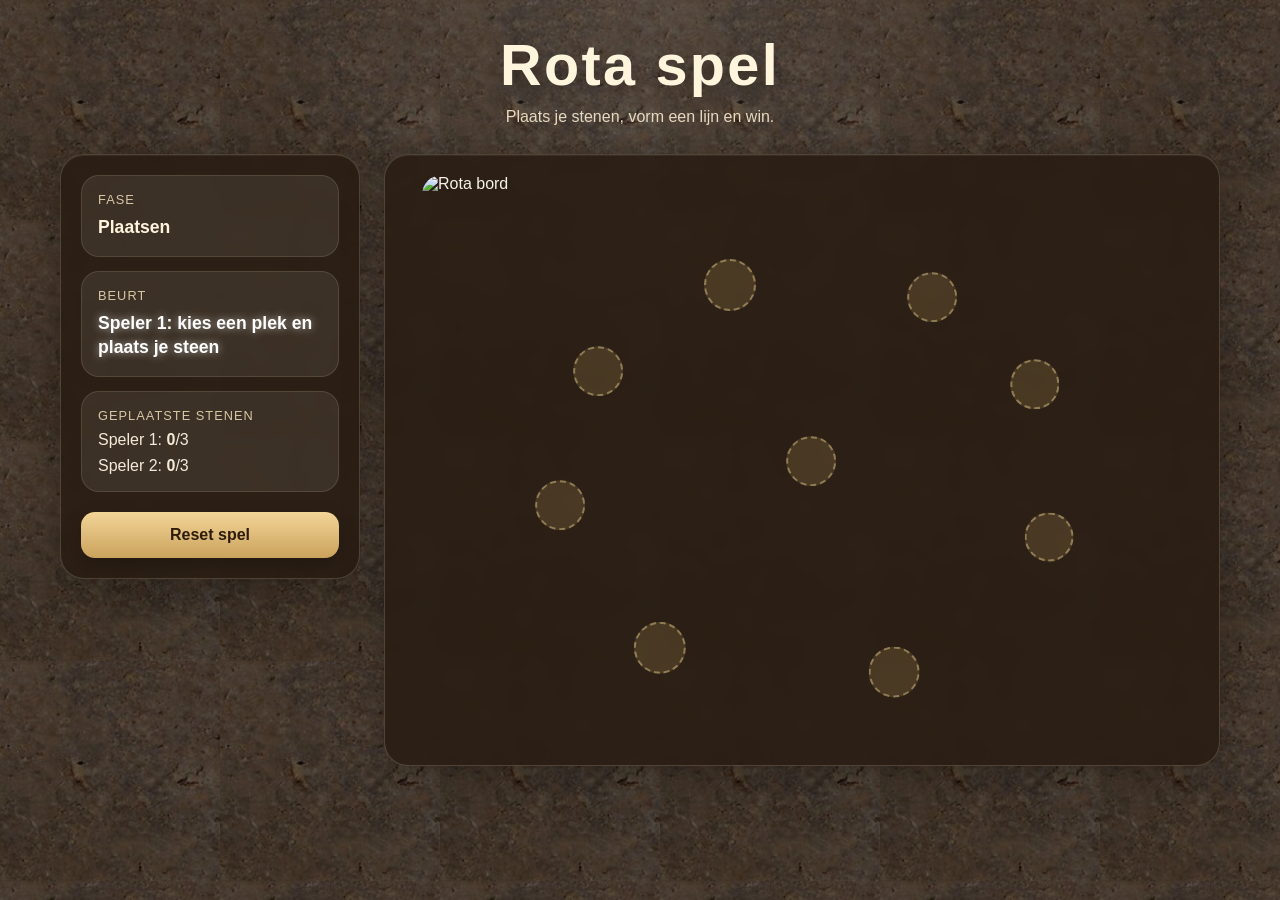
==== index.html @ 9c0b8aa2 "Update" ====
<!DOCTYPE html>
<html lang="nl">
<head>
  <meta charset="UTF-8" />
  <meta name="viewport" content="width=device-width, initial-scale=1.0" />
  <title>Rota spel</title>
  <link rel="stylesheet" href="style.css" />
</head>
<body>
  <div class="page-overlay"></div>

  <main class="app">
    <header class="topbar">
      <h1>Rota spel</h1>
      <p class="subtitle">Plaats je stenen, vorm een lijn en win.</p>
    </header>

    <section class="game-shell">
      <aside class="info-panel">
        <div class="status-card">
          <span class="label">Fase</span>
          <div id="phaseText" class="value">Plaatsen</div>
        </div>

        <div class="status-card">
          <span class="label">Beurt</span>
          <div id="turnText" class="value player-1">Speler 1 legt een steen</div>
        </div>

        <div class="status-card small">
          <span class="label">Geplaatste stenen</span>
          <div class="stone-counts">
            <div>Speler 1: <strong id="countP1">0</strong>/3</div>
            <div>Speler 2: <strong id="countP2">0</strong>/3</div>
          </div>
        </div>

        <button id="resetBtn" class="reset-btn">Reset spel</button>
      </aside>

      <section class="board-panel">
        <div id="game">
          <img id="board" src="board.png" alt="Rota bord" />
          <div id="holes"></div>
          <div id="pieces"></div>
        </div>
      </section>
    </section>
  </main>

  <div id="winModal" class="modal hidden">
    <div class="modal-card">
      <h2>Spel afgelopen</h2>
      <p id="winMessage">Speler 1 wint!</p>
      <button id="playAgainBtn" class="modal-btn">Opnieuw spelen</button>
    </div>
  </div>

  <script src="script.js"></script>
</body>
</html>
---- style.css ----
* {
  box-sizing: border-box;
}

body {
  margin: 0;
  min-height: 100vh;
  font-family: Arial, Helvetica, sans-serif;
  color: #f7f2e8;
  background-image: url("tile.png");
  background-repeat: repeat;
  background-size: 220px;
  position: relative;
}

.page-overlay {
  position: fixed;
  inset: 0;
  background:
    radial-gradient(circle at top, rgba(255,255,255,0.08), transparent 35%),
    rgba(18, 14, 10, 0.62);
  pointer-events: none;
}

.app {
  position: relative;
  z-index: 1;
  max-width: 1200px;
  margin: 0 auto;
  padding: 32px 20px 40px;
}

.topbar {
  text-align: center;
  margin-bottom: 28px;
}

.topbar h1 {
  margin: 0;
  font-size: clamp(2.2rem, 5vw, 3.6rem);
  letter-spacing: 0.04em;
  color: #fff5dd;
  text-shadow: 0 4px 18px rgba(0, 0, 0, 0.35);
}

.subtitle {
  margin: 10px 0 0;
  color: #e8dac0;
  font-size: 1rem;
}

.game-shell {
  display: grid;
  grid-template-columns: 300px 1fr;
  gap: 24px;
  align-items: start;
}

.info-panel,
.board-panel {
  background: rgba(40, 28, 18, 0.82);
  border: 1px solid rgba(255, 233, 186, 0.18);
  border-radius: 24px;
  box-shadow:
    0 14px 40px rgba(0, 0, 0, 0.28),
    inset 0 1px 0 rgba(255,255,255,0.06);
  backdrop-filter: blur(8px);
}

.info-panel {
  padding: 20px;
}

.status-card {
  background: rgba(255, 248, 234, 0.08);
  border: 1px solid rgba(255, 233, 186, 0.12);
  border-radius: 18px;
  padding: 16px;
  margin-bottom: 14px;
}

.status-card.small {
  margin-bottom: 20px;
}

.label {
  display: block;
  font-size: 0.8rem;
  text-transform: uppercase;
  letter-spacing: 0.08em;
  color: #d8c7a5;
  margin-bottom: 8px;
}

.value {
  font-size: 1.1rem;
  font-weight: 700;
  color: #fff5dd;
  line-height: 1.4;
}

.value.player-1 {
  color: #ffffff;
  text-shadow: 0 0 8px rgba(255,255,255,0.6);
}

.value.player-2 {
  color: #111111;
  text-shadow: 0 0 6px rgba(0,0,0,0.6);
}

.stone-counts {
  display: grid;
  gap: 8px;
  color: #f5ead8;
}

.reset-btn,
.modal-btn {
  width: 100%;
  border: none;
  border-radius: 14px;
  padding: 14px 18px;
  font-size: 1rem;
  font-weight: 700;
  cursor: pointer;
  transition: transform 0.15s ease, opacity 0.15s ease, box-shadow 0.15s ease;
  background: linear-gradient(180deg, #f3d598, #caa25c);
  color: #2d1b0c;
  box-shadow: 0 8px 20px rgba(0, 0, 0, 0.22);
}

.reset-btn:hover,
.modal-btn:hover {
  transform: translateY(-1px);
  opacity: 0.96;
}

.board-panel {
  padding: 20px;
  display: flex;
  justify-content: center;
  align-items: center;
}

#game {
  position: relative;
  width: min(100%, 760px);
  aspect-ratio: 4032 / 3024;
  border-radius: 20px;
  overflow: hidden;
}

#board {
  position: absolute;
  inset: 0;
  width: 100%;
  height: 100%;
  display: block;
  pointer-events: none;
  z-index: 1;
  user-select: none;
}

#holes {
  position: absolute;
  inset: 0;
  z-index: 2;
}

#pieces {
  position: absolute;
  inset: 0;
  z-index: 3;
  pointer-events: none;
}

.hole {
  position: absolute;
  transform: translate(-50%, -50%);
  border-radius: 50%;
  cursor: pointer;
  box-sizing: border-box;
  background: rgba(255, 220, 120, 0.14);
  border: 2px dashed rgba(255, 227, 160, 0.4);
  transition: opacity 0.15s ease, transform 0.15s ease, background 0.15s ease;
}

.hole:hover {
  background: rgba(255, 220, 120, 0.22);
  transform: translate(-50%, -50%) scale(1.03);
}

.hole.occupied {
  pointer-events: none;
  opacity: 0;
}

.piece {
  position: absolute;
  width: 9%;
  height: 9%;
  max-width: 72px;
  max-height: 72px;
  transform: translate(-50%, -50%);
  cursor: pointer;
  z-index: 3;
  transition: transform 0.15s ease, filter 0.15s ease;
  user-select: none;
  -webkit-user-drag: none;
  pointer-events: auto;
  filter: drop-shadow(0 6px 10px rgba(0,0,0,0.35));
}

.piece:hover {
  transform: translate(-50%, -50%) scale(1.08);
}

.piece.selected {
  transform: translate(-50%, -50%) scale(1.25);
  filter:
    drop-shadow(0 0 0.35rem rgba(255, 240, 180, 0.85))
    drop-shadow(0 8px 14px rgba(0,0,0,0.45));
}

.modal {
  position: fixed;
  inset: 0;
  z-index: 10;
  display: grid;
  place-items: center;
  background: rgba(0, 0, 0, 0.55);
  padding: 20px;
}

.modal.hidden {
  display: none;
}

.modal-card {
  width: min(420px, 100%);
  background: linear-gradient(180deg, #3d2a1c, #24170f);
  color: #fff6e7;
  border: 1px solid rgba(255, 231, 187, 0.18);
  border-radius: 22px;
  padding: 28px 24px;
  text-align: center;
  box-shadow: 0 22px 60px rgba(0, 0, 0, 0.38);
}

.modal-card h2 {
  margin: 0 0 12px;
  font-size: 1.8rem;
}

.modal-card p {
  margin: 0 0 20px;
  color: #ead9bb;
  font-size: 1.05rem;
}

@media (max-width: 900px) {
  .game-shell {
    grid-template-columns: 1fr;
  }

  .info-panel {
    order: 2;
  }

  .board-panel {
    order: 1;
  }
}

@media (max-width: 600px) {
  .app {
    padding: 20px 14px 28px;
  }

  .info-panel,
  .board-panel {
    border-radius: 18px;
  }

  .piece {
    width: 40px;
    height: 40px;
  }
}
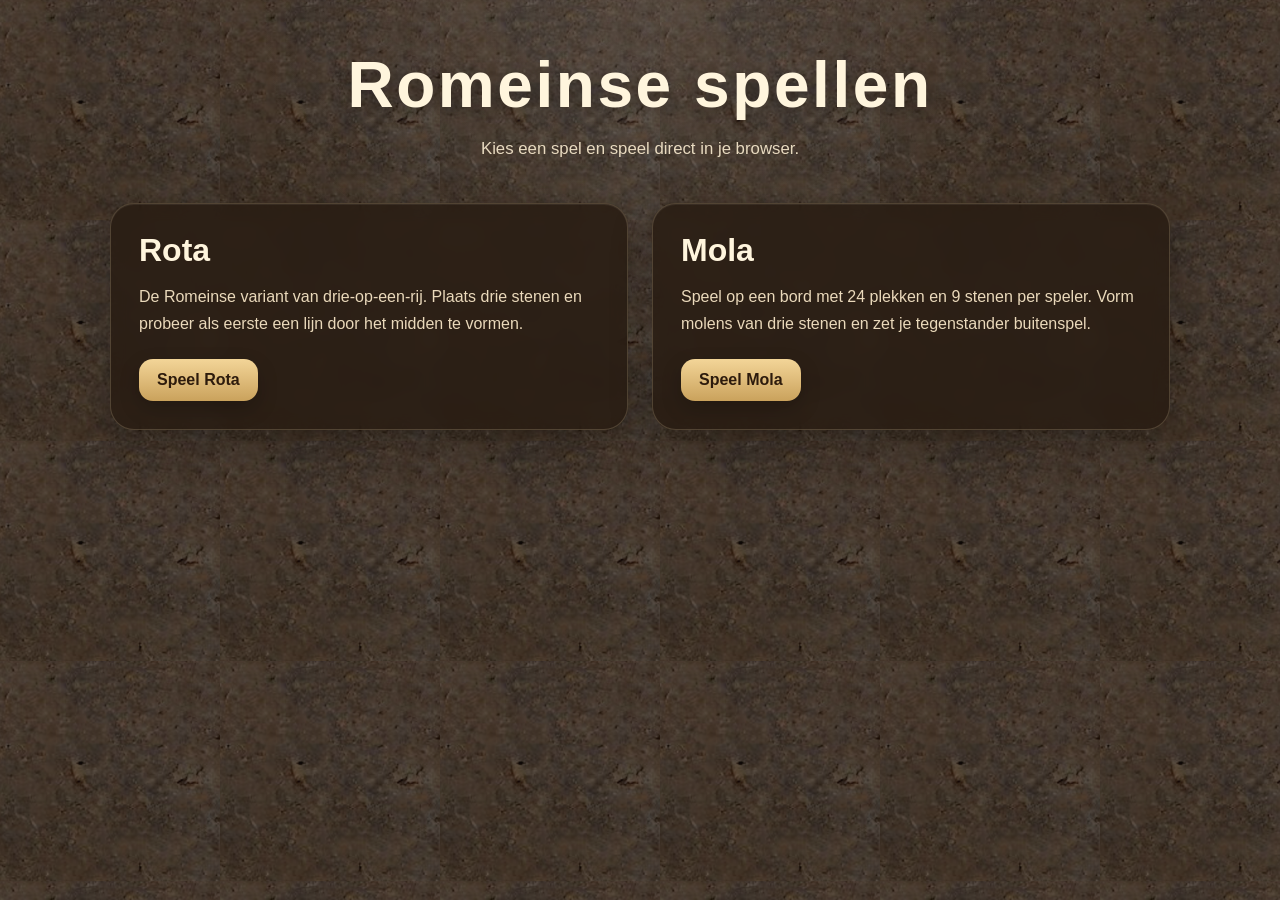
==== commit b0c9ad6f: "Add mola and make home screen" ====
--- a/index.html
+++ b/index.html
@@ -3,59 +3,43 @@
 <head>
   <meta charset="UTF-8" />
   <meta name="viewport" content="width=device-width, initial-scale=1.0" />
-  <title>Rota spel</title>
+  <title>Romeinse spellen</title>
   <link rel="stylesheet" href="style.css" />
 </head>
 <body>
   <div class="page-overlay"></div>
 
-  <main class="app">
-    <header class="topbar">
-      <h1>Rota spel</h1>
-      <p class="subtitle">Plaats je stenen, vorm een lijn en win.</p>
+  <main class="home">
+    <header class="hero">
+      <h1>Romeinse spellen</h1>
+      <p class="subtitle">
+        Kies een spel en speel direct in je browser.
+      </p>
     </header>
 
-    <section class="game-shell">
-      <aside class="info-panel">
-        <div class="status-card">
-          <span class="label">Fase</span>
-          <div id="phaseText" class="value">Plaatsen</div>
+    <section class="game-grid">
+      <a class="game-card" href="rota/index.html">
+        <div class="card-content">
+          <h2>Rota</h2>
+          <p>
+            De Romeinse variant van drie-op-een-rij.
+            Plaats drie stenen en probeer als eerste een lijn door het midden te vormen.
+          </p>
+          <span class="play-btn">Speel Rota</span>
         </div>
+      </a>
 
-        <div class="status-card">
-          <span class="label">Beurt</span>
-          <div id="turnText" class="value player-1">Speler 1 legt een steen</div>
+      <a class="game-card" href="mola/index.html">
+        <div class="card-content">
+          <h2>Mola</h2>
+          <p>
+            Speel op een bord met 24 plekken en 9 stenen per speler.
+            Vorm molens van drie stenen en zet je tegenstander buitenspel.
+          </p>
+          <span class="play-btn">Speel Mola</span>
         </div>
-
-        <div class="status-card small">
-          <span class="label">Geplaatste stenen</span>
-          <div class="stone-counts">
-            <div>Speler 1: <strong id="countP1">0</strong>/3</div>
-            <div>Speler 2: <strong id="countP2">0</strong>/3</div>
-          </div>
-        </div>
-
-        <button id="resetBtn" class="reset-btn">Reset spel</button>
-      </aside>
-
-      <section class="board-panel">
-        <div id="game">
-          <img id="board" src="board.png" alt="Rota bord" />
-          <div id="holes"></div>
-          <div id="pieces"></div>
-        </div>
-      </section>
+      </a>
     </section>
   </main>
-
-  <div id="winModal" class="modal hidden">
-    <div class="modal-card">
-      <h2>Spel afgelopen</h2>
-      <p id="winMessage">Speler 1 wint!</p>
-      <button id="playAgainBtn" class="modal-btn">Opnieuw spelen</button>
-    </div>
-  </div>
-
-  <script src="script.js"></script>
 </body>
 </html>
--- a/style.css
+++ b/style.css
@@ -7,7 +7,7 @@
   min-height: 100vh;
   font-family: Arial, Helvetica, sans-serif;
   color: #f7f2e8;
-  background-image: url("tile.png");
+  background-image: url("rota/tile.png");
   background-repeat: repeat;
   background-size: 220px;
   position: relative;
@@ -22,42 +22,45 @@
   pointer-events: none;
 }
 
-.app {
+.home {
   position: relative;
   z-index: 1;
-  max-width: 1200px;
+  max-width: 1100px;
   margin: 0 auto;
-  padding: 32px 20px 40px;
+  padding: 48px 20px 56px;
 }
 
-.topbar {
+.hero {
   text-align: center;
-  margin-bottom: 28px;
+  margin-bottom: 40px;
 }
 
-.topbar h1 {
+.hero h1 {
   margin: 0;
-  font-size: clamp(2.2rem, 5vw, 3.6rem);
+  font-size: clamp(2.4rem, 6vw, 4rem);
   letter-spacing: 0.04em;
   color: #fff5dd;
   text-shadow: 0 4px 18px rgba(0, 0, 0, 0.35);
 }
 
 .subtitle {
-  margin: 10px 0 0;
+  margin: 14px auto 0;
+  max-width: 700px;
   color: #e8dac0;
-  font-size: 1rem;
+  font-size: 1.05rem;
+  line-height: 1.6;
 }
 
-.game-shell {
+.game-grid {
   display: grid;
-  grid-template-columns: 300px 1fr;
+  grid-template-columns: repeat(2, minmax(280px, 1fr));
   gap: 24px;
-  align-items: start;
 }
 
-.info-panel,
-.board-panel {
+.game-card {
+  display: block;
+  text-decoration: none;
+  color: inherit;
   background: rgba(40, 28, 18, 0.82);
   border: 1px solid rgba(255, 233, 186, 0.18);
   border-radius: 24px;
@@ -65,226 +68,50 @@
     0 14px 40px rgba(0, 0, 0, 0.28),
     inset 0 1px 0 rgba(255,255,255,0.06);
   backdrop-filter: blur(8px);
+  transition: transform 0.18s ease, box-shadow 0.18s ease, border-color 0.18s ease;
 }
 
-.info-panel {
-  padding: 20px;
+.game-card:hover {
+  transform: translateY(-4px);
+  border-color: rgba(255, 233, 186, 0.32);
+  box-shadow:
+    0 20px 50px rgba(0, 0, 0, 0.34),
+    inset 0 1px 0 rgba(255,255,255,0.08);
 }
 
-.status-card {
-  background: rgba(255, 248, 234, 0.08);
-  border: 1px solid rgba(255, 233, 186, 0.12);
-  border-radius: 18px;
-  padding: 16px;
-  margin-bottom: 14px;
+.card-content {
+  padding: 28px;
 }
 
-.status-card.small {
-  margin-bottom: 20px;
+.card-content h2 {
+  margin: 0 0 14px;
+  font-size: 2rem;
+  color: #fff5dd;
 }
 
-.label {
-  display: block;
-  font-size: 0.8rem;
-  text-transform: uppercase;
-  letter-spacing: 0.08em;
-  color: #d8c7a5;
-  margin-bottom: 8px;
+.card-content p {
+  margin: 0 0 22px;
+  color: #ead9bb;
+  line-height: 1.7;
 }
 
-.value {
-  font-size: 1.1rem;
-  font-weight: 700;
-  color: #fff5dd;
-  line-height: 1.4;
-}
-
-.value.player-1 {
-  color: #ffffff;
-  text-shadow: 0 0 8px rgba(255,255,255,0.6);
-}
-
-.value.player-2 {
-  color: #111111;
-  text-shadow: 0 0 6px rgba(0,0,0,0.6);
-}
-
-.stone-counts {
-  display: grid;
-  gap: 8px;
-  color: #f5ead8;
-}
-
-.reset-btn,
-.modal-btn {
-  width: 100%;
-  border: none;
+.play-btn {
+  display: inline-block;
   border-radius: 14px;
-  padding: 14px 18px;
+  padding: 12px 18px;
   font-size: 1rem;
   font-weight: 700;
-  cursor: pointer;
-  transition: transform 0.15s ease, opacity 0.15s ease, box-shadow 0.15s ease;
   background: linear-gradient(180deg, #f3d598, #caa25c);
   color: #2d1b0c;
   box-shadow: 0 8px 20px rgba(0, 0, 0, 0.22);
 }
 
-.reset-btn:hover,
-.modal-btn:hover {
-  transform: translateY(-1px);
-  opacity: 0.96;
-}
-
-.board-panel {
-  padding: 20px;
-  display: flex;
-  justify-content: center;
-  align-items: center;
-}
-
-#game {
-  position: relative;
-  width: min(100%, 760px);
-  aspect-ratio: 4032 / 3024;
-  border-radius: 20px;
-  overflow: hidden;
-}
-
-#board {
-  position: absolute;
-  inset: 0;
-  width: 100%;
-  height: 100%;
-  display: block;
-  pointer-events: none;
-  z-index: 1;
-  user-select: none;
-}
-
-#holes {
-  position: absolute;
-  inset: 0;
-  z-index: 2;
-}
-
-#pieces {
-  position: absolute;
-  inset: 0;
-  z-index: 3;
-  pointer-events: none;
-}
-
-.hole {
-  position: absolute;
-  transform: translate(-50%, -50%);
-  border-radius: 50%;
-  cursor: pointer;
-  box-sizing: border-box;
-  background: rgba(255, 220, 120, 0.14);
-  border: 2px dashed rgba(255, 227, 160, 0.4);
-  transition: opacity 0.15s ease, transform 0.15s ease, background 0.15s ease;
-}
-
-.hole:hover {
-  background: rgba(255, 220, 120, 0.22);
-  transform: translate(-50%, -50%) scale(1.03);
-}
-
-.hole.occupied {
-  pointer-events: none;
-  opacity: 0;
-}
-
-.piece {
-  position: absolute;
-  width: 9%;
-  height: 9%;
-  max-width: 72px;
-  max-height: 72px;
-  transform: translate(-50%, -50%);
-  cursor: pointer;
-  z-index: 3;
-  transition: transform 0.15s ease, filter 0.15s ease;
-  user-select: none;
-  -webkit-user-drag: none;
-  pointer-events: auto;
-  filter: drop-shadow(0 6px 10px rgba(0,0,0,0.35));
-}
-
-.piece:hover {
-  transform: translate(-50%, -50%) scale(1.08);
-}
-
-.piece.selected {
-  transform: translate(-50%, -50%) scale(1.25);
-  filter:
-    drop-shadow(0 0 0.35rem rgba(255, 240, 180, 0.85))
-    drop-shadow(0 8px 14px rgba(0,0,0,0.45));
-}
-
-.modal {
-  position: fixed;
-  inset: 0;
-  z-index: 10;
-  display: grid;
-  place-items: center;
-  background: rgba(0, 0, 0, 0.55);
-  padding: 20px;
-}
-
-.modal.hidden {
-  display: none;
-}
-
-.modal-card {
-  width: min(420px, 100%);
-  background: linear-gradient(180deg, #3d2a1c, #24170f);
-  color: #fff6e7;
-  border: 1px solid rgba(255, 231, 187, 0.18);
-  border-radius: 22px;
-  padding: 28px 24px;
-  text-align: center;
-  box-shadow: 0 22px 60px rgba(0, 0, 0, 0.38);
-}
-
-.modal-card h2 {
-  margin: 0 0 12px;
-  font-size: 1.8rem;
-}
-
-.modal-card p {
-  margin: 0 0 20px;
-  color: #ead9bb;
-  font-size: 1.05rem;
-}
-
-@media (max-width: 900px) {
-  .game-shell {
+@media (max-width: 760px) {
+  .game-grid {
     grid-template-columns: 1fr;
   }
 
-  .info-panel {
-    order: 2;
-  }
-
-  .board-panel {
-    order: 1;
+  .home {
+    padding: 28px 14px 36px;
   }
 }
-
-@media (max-width: 600px) {
-  .app {
-    padding: 20px 14px 28px;
-  }
-
-  .info-panel,
-  .board-panel {
-    border-radius: 18px;
-  }
-
-  .piece {
-    width: 40px;
-    height: 40px;
-  }
-}
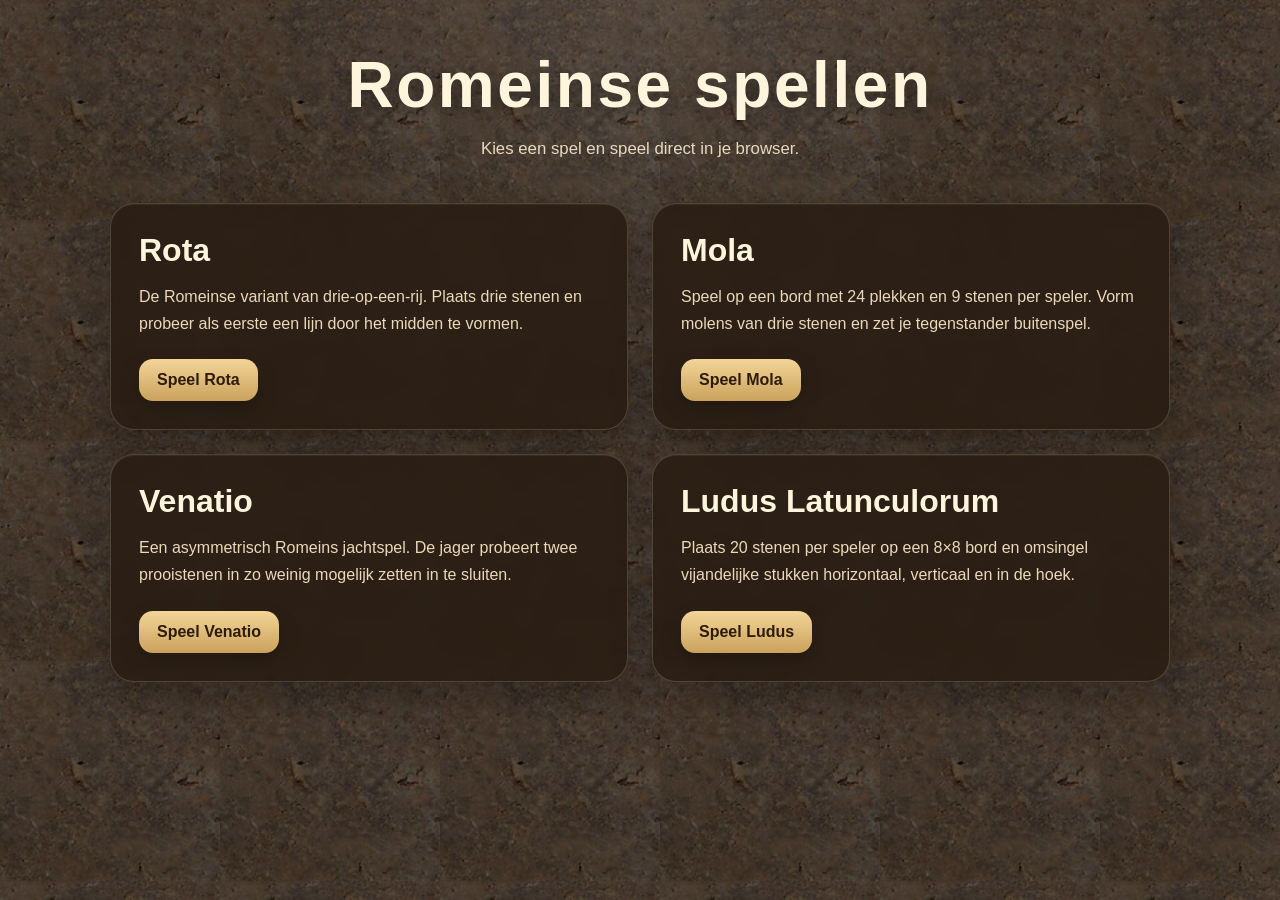
==== commit 7f2ab2dc: "Add venatio" ====
--- a/index.html
+++ b/index.html
@@ -39,6 +39,28 @@
           <span class="play-btn">Speel Mola</span>
         </div>
       </a>
+
+      <a class="game-card" href="venatio/index.html">
+        <div class="card-content">
+            <h2>Venatio</h2>
+            <p>
+            Een asymmetrisch Romeins jachtspel. De jager probeert twee prooistenen
+            in zo weinig mogelijk zetten in te sluiten.
+            </p>
+            <span class="play-btn">Speel Venatio</span>
+        </div>
+      </a>
+
+      <a class="game-card" href="ludus_latrunculorum/index.html">
+        <div class="card-content">
+          <h2>Ludus Latunculorum</h2>
+          <p>
+            Plaats 20 stenen per speler op een 8×8 bord en omsingel vijandelijke
+            stukken horizontaal, verticaal en in de hoek.
+          </p>
+          <span class="play-btn">Speel Ludus</span>
+        </div>
+      </a>
     </section>
   </main>
 </body>
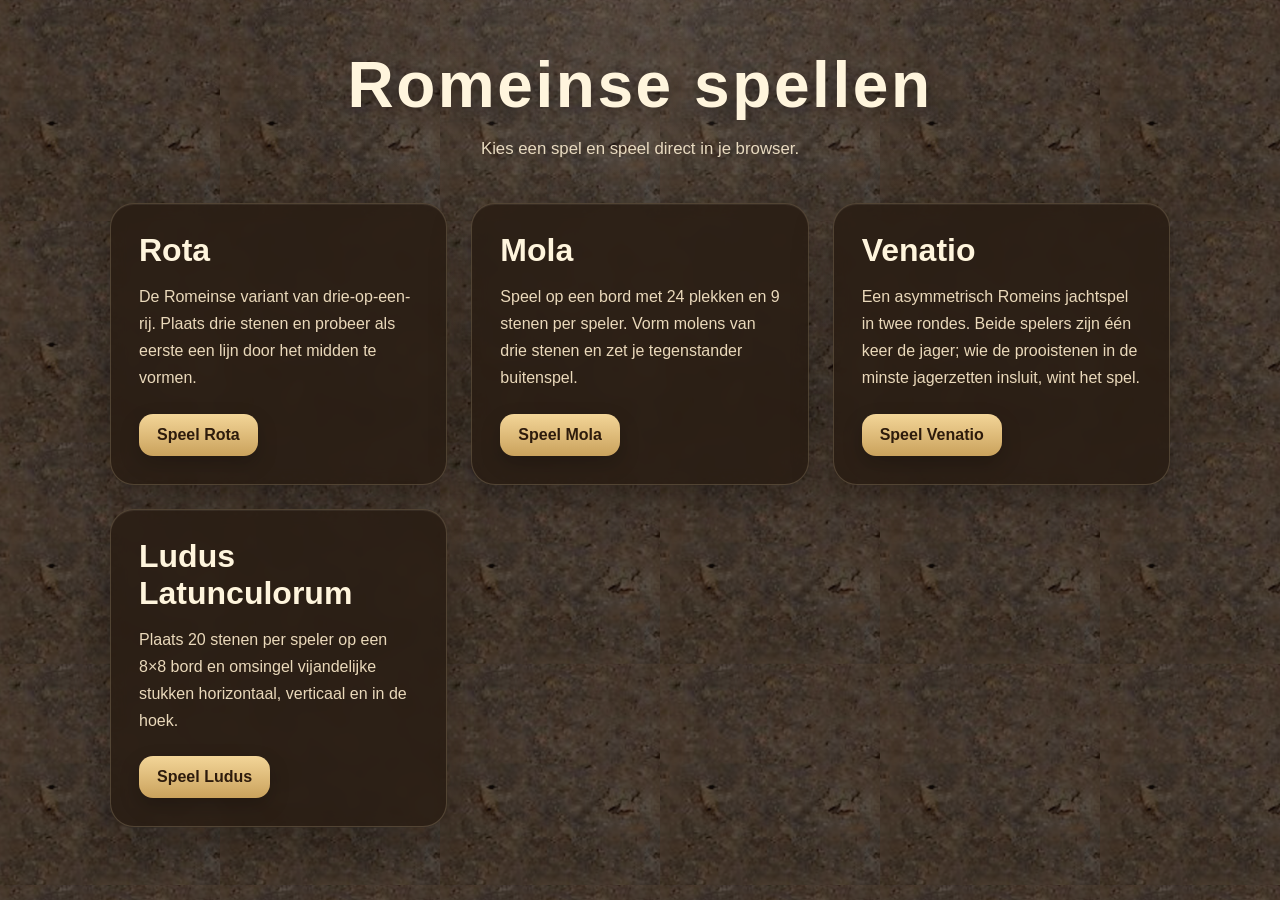
==== commit 9a035146: "Updates" ====
--- a/index.html
+++ b/index.html
@@ -44,8 +44,8 @@
         <div class="card-content">
             <h2>Venatio</h2>
             <p>
-            Een asymmetrisch Romeins jachtspel. De jager probeert twee prooistenen
-            in zo weinig mogelijk zetten in te sluiten.
+            Een asymmetrisch Romeins jachtspel in twee rondes. Beide spelers zijn één keer de jager;
+            wie de prooistenen in de minste jagerzetten insluit, wint het spel.
             </p>
             <span class="play-btn">Speel Venatio</span>
         </div>
--- a/style.css
+++ b/style.css
@@ -7,7 +7,7 @@
   min-height: 100vh;
   font-family: Arial, Helvetica, sans-serif;
   color: #f7f2e8;
-  background-image: url("rota/tile.png");
+  background-image: url("tile.png");
   background-repeat: repeat;
   background-size: 220px;
   position: relative;
@@ -53,7 +53,7 @@
 
 .game-grid {
   display: grid;
-  grid-template-columns: repeat(2, minmax(280px, 1fr));
+  grid-template-columns: repeat(auto-fit, minmax(280px, 1fr));
   gap: 24px;
 }
 
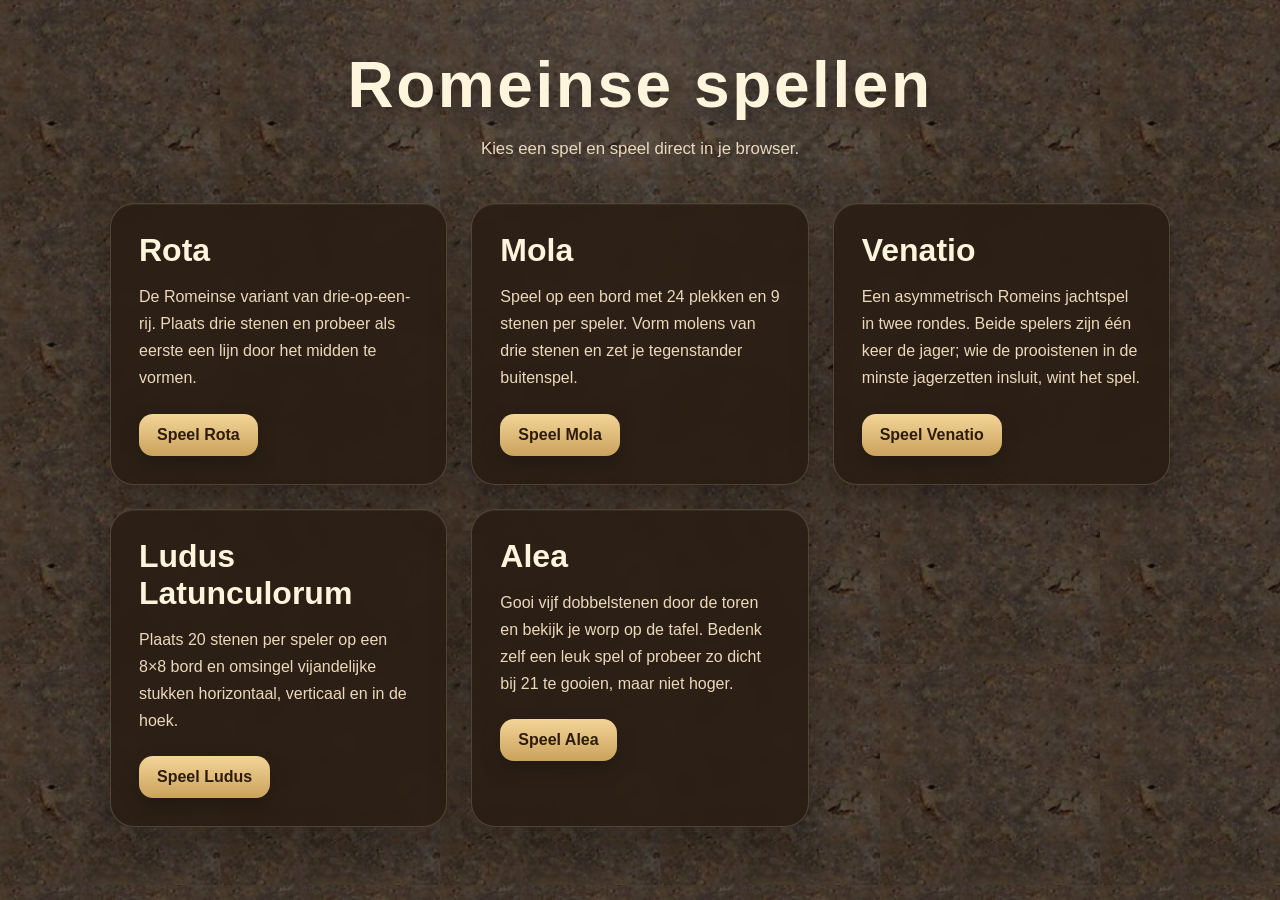
==== commit f957df74: "Updates" ====
--- a/index.html
+++ b/index.html
@@ -61,6 +61,17 @@
           <span class="play-btn">Speel Ludus</span>
         </div>
       </a>
+
+      <a class="game-card" href="alea/index.html">
+        <div class="card-content">
+          <h2>Alea</h2>
+          <p>
+            Gooi vijf dobbelstenen door de toren en bekijk je worp op de tafel.
+            Bedenk zelf een leuk spel of probeer zo dicht bij 21 te gooien, maar niet hoger.
+          </p>
+          <span class="play-btn">Speel Alea</span>
+        </div>
+      </a>
     </section>
   </main>
 </body>
